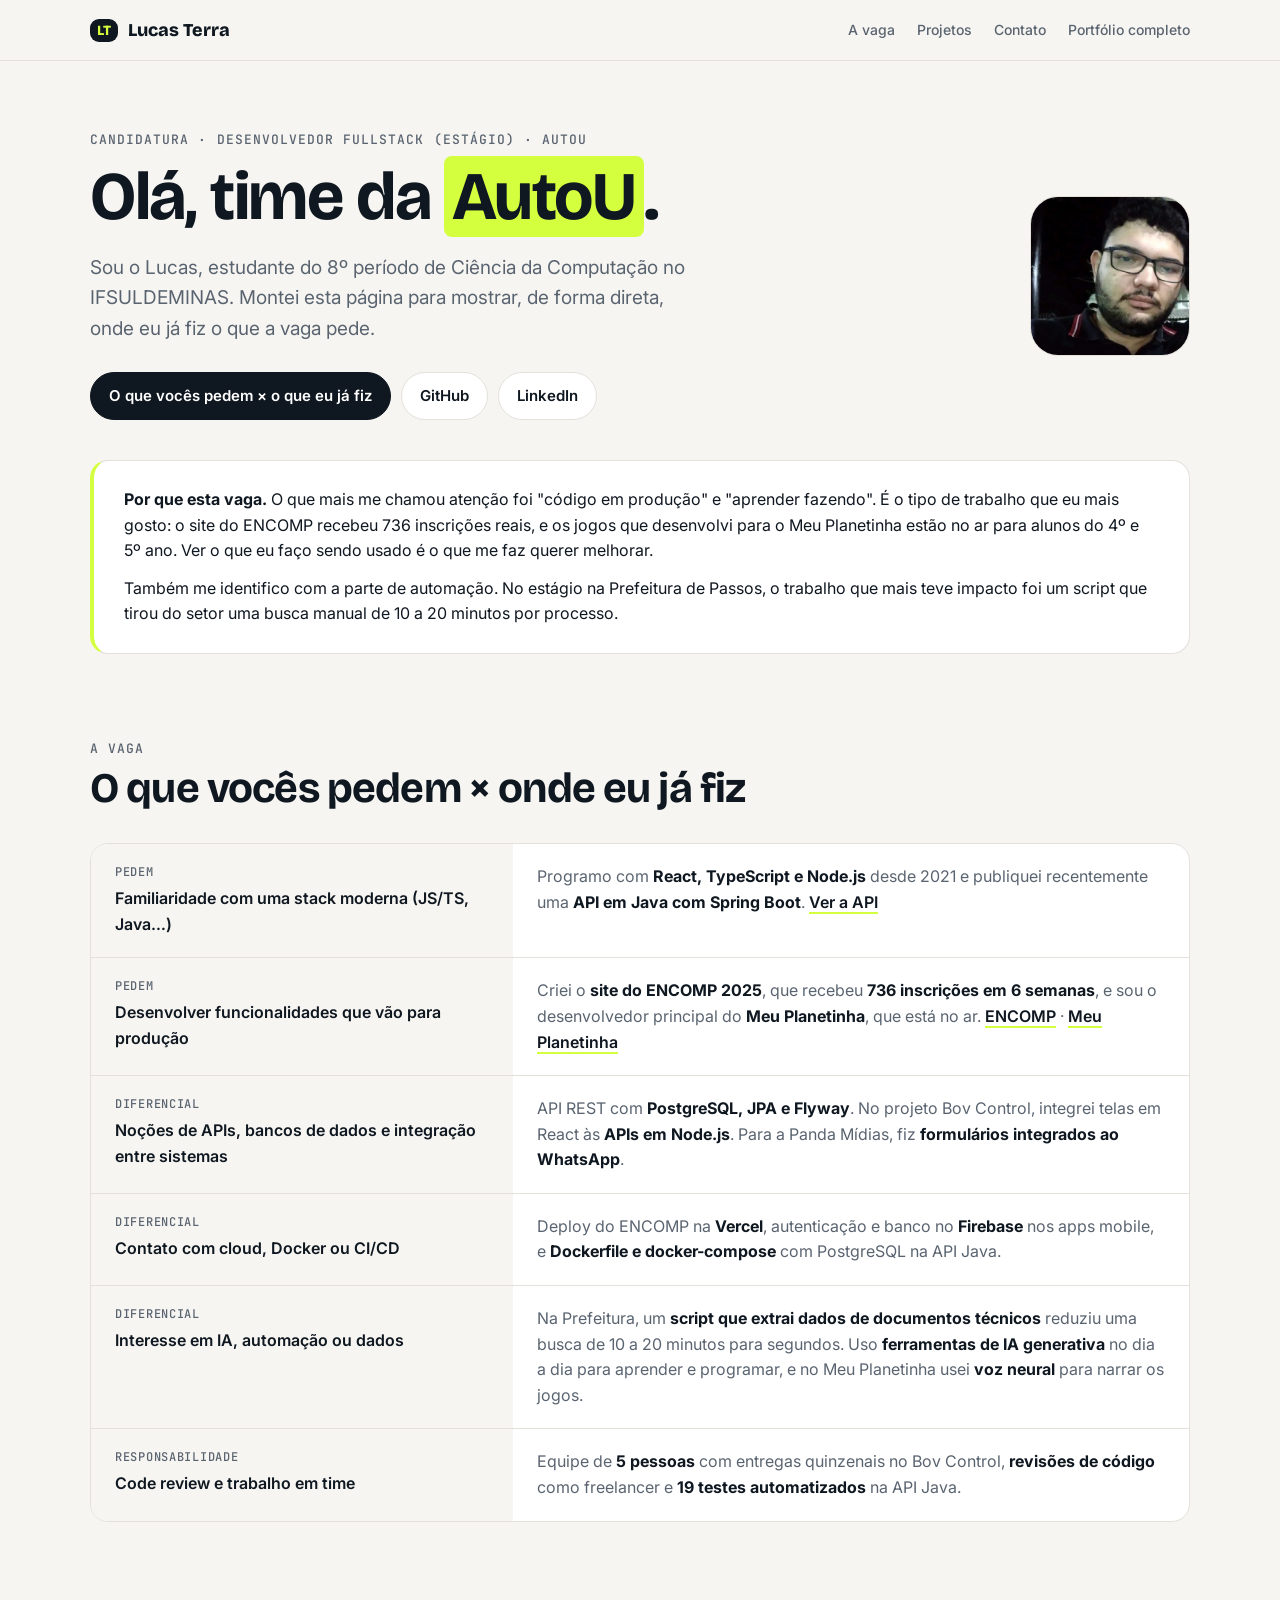
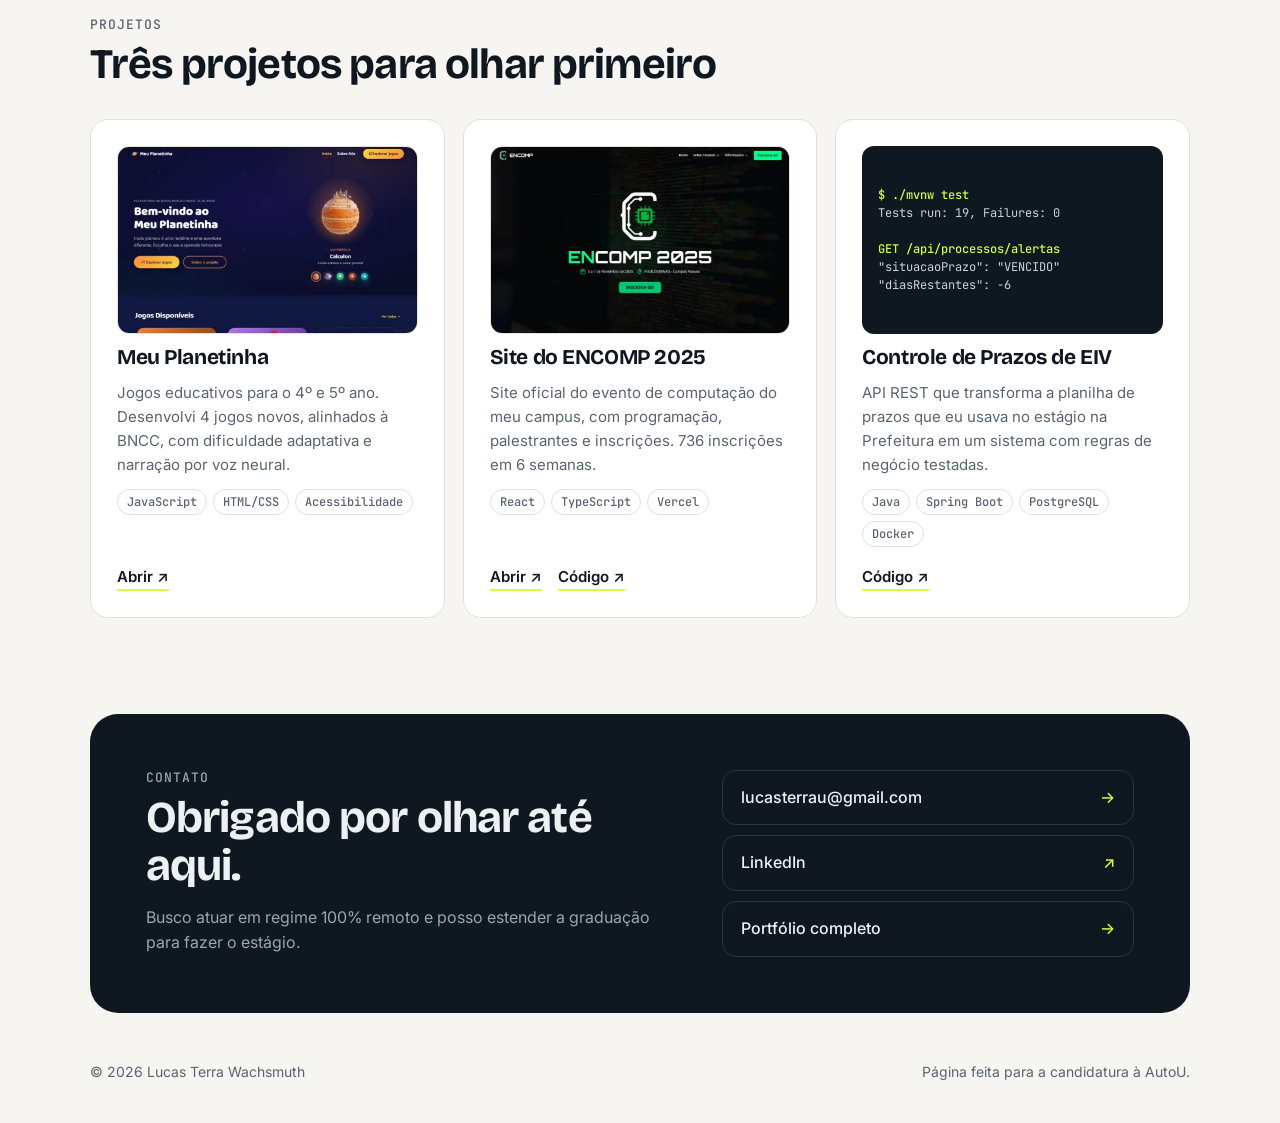
==== autou/index.html @ cd99fb5c "Adiciona página de candidatura para a AutoU e separa o CSS" ====
<!doctype html>
<html lang="pt-BR">
<head>
<meta charset="utf-8">
<meta name="viewport" content="width=device-width, initial-scale=1">
<meta name="robots" content="noindex">
<title>Lucas Terra Wachsmuth · Candidatura AutoU</title>
<meta name="description" content="Candidatura de Lucas Terra Wachsmuth para a vaga de Desenvolvedor Fullstack (Estágio) na AutoU.">
<link rel="icon" href="data:image/svg+xml,%3Csvg xmlns='http://www.w3.org/2000/svg' viewBox='0 0 64 64'%3E%3Crect width='64' height='64' rx='16' fill='%230f1720'/%3E%3Ctext x='32' y='42' font-family='Arial' font-weight='800' font-size='26' text-anchor='middle' fill='%23d4ff3f'%3ELT%3C/text%3E%3C/svg%3E">
<link rel="preconnect" href="https://fonts.googleapis.com">
<link rel="preconnect" href="https://fonts.gstatic.com" crossorigin>
<link href="https://fonts.googleapis.com/css2?family=Bricolage+Grotesque:opsz,wght@12..96,600..800&family=Inter:wght@400;500;600&family=JetBrains+Mono:wght@400;500&display=swap" rel="stylesheet">
<link rel="stylesheet" href="/style.css">
<style>
  .hero { grid-template-columns: 1fr auto; padding-bottom: 40px; }
  .hero img { width: 160px; height: 160px; }
  .note { background: var(--surface); border: 1px solid var(--line); border-left: 4px solid var(--accent); border-radius: var(--radius); padding: 26px 30px; margin-bottom: 88px; }
  .note p { margin: 0 0 12px; }
  .note p:last-child { margin: 0; }
  .match { border: 1px solid var(--line); border-radius: var(--radius); overflow: hidden; background: var(--surface); }
  .match-row { display: grid; grid-template-columns: 1fr 1.6fr; border-top: 1px solid var(--line); }
  .match-row:first-child { border-top: 0; }
  .match-row > div { padding: 20px 24px; }
  .match-row .ask { background: var(--bg); font-weight: 600; }
  .match-row .ask small { display: block; font: 500 12px "JetBrains Mono", monospace; color: var(--muted); margin-bottom: 6px; text-transform: uppercase; letter-spacing: .06em; }
  .match-row .proof { color: var(--muted); }
  .match-row .proof b { color: var(--ink); }
  .match-row .proof a { font-weight: 600; color: var(--ink); text-decoration: none; border-bottom: 2px solid var(--accent); }
  @media (max-width: 720px) { .match-row { grid-template-columns: 1fr; } .match-row .ask { padding-bottom: 12px; } .match-row .proof { padding-top: 12px; } }
  .mini { display: grid; grid-template-columns: repeat(3, 1fr); gap: 18px; }
  .mini .card img { border-radius: 12px; border: 1px solid var(--line); aspect-ratio: 16 / 10; object-fit: cover; object-position: top; }
  .mini .shot { border-radius: 12px; background: var(--dark); aspect-ratio: 16 / 10; display: flex; align-items: center; padding: 16px; font: 12px/1.5 "JetBrains Mono", monospace; color: #c9d4de; overflow: hidden; }
  .mini .shot b { color: var(--accent); font-weight: 500; }
  @media (max-width: 860px) { .mini { grid-template-columns: 1fr; } }
</style>
</head>
<body>

<nav>
  <div class="wrap">
    <a class="logo" href="/"><span>LT</span>Lucas Terra</a>
    <ul>
      <li><a href="#vaga">A vaga</a></li>
      <li><a href="#projetos">Projetos</a></li>
      <li><a href="#contato">Contato</a></li>
      <li><a href="/">Portfólio completo</a></li>
    </ul>
  </div>
</nav>

<main class="wrap">

  <header class="hero">
    <div>
      <div class="eyebrow">Candidatura · Desenvolvedor Fullstack (Estágio) · AutoU</div>
      <h1>Olá, time da <em>AutoU</em>.</h1>
      <p class="lead">Sou o Lucas, estudante do 8º período de Ciência da Computação no IFSULDEMINAS. Montei esta página para mostrar, de forma direta, onde eu já fiz o que a vaga pede.</p>
      <div class="btns">
        <a class="btn primary" href="#vaga">O que vocês pedem × o que eu já fiz</a>
        <a class="btn" href="https://github.com/LucasTerrau" target="_blank" rel="noopener">GitHub</a>
        <a class="btn" href="https://www.linkedin.com/in/lucasterrau" target="_blank" rel="noopener">LinkedIn</a>
      </div>
    </div>
    <img src="/img/lucas.webp" alt="Foto de Lucas Terra Wachsmuth" width="160" height="160">
  </header>

  <div class="note">
    <p><b>Por que esta vaga.</b> O que mais me chamou atenção foi "código em produção" e "aprender fazendo". É o tipo de trabalho que eu mais gosto: o site do ENCOMP recebeu 736 inscrições reais, e os jogos que desenvolvi para o Meu Planetinha estão no ar para alunos do 4º e 5º ano. Ver o que eu faço sendo usado é o que me faz querer melhorar.</p>
    <p>Também me identifico com a parte de automação. No estágio na Prefeitura de Passos, o trabalho que mais teve impacto foi um script que tirou do setor uma busca manual de 10 a 20 minutos por processo.</p>
  </div>

  <section id="vaga">
    <div class="section-head">
      <div class="eyebrow">A vaga</div>
      <h2>O que vocês pedem × onde eu já fiz</h2>
    </div>
    <div class="match">
      <div class="match-row">
        <div class="ask"><small>Pedem</small>Familiaridade com uma stack moderna (JS/TS, Java…)</div>
        <div class="proof">Programo com <b>React, TypeScript e Node.js</b> desde 2021 e publiquei recentemente uma <b>API em Java com Spring Boot</b>. <a href="https://github.com/LucasTerrau/controle-eiv" target="_blank" rel="noopener">Ver a API</a></div>
      </div>
      <div class="match-row">
        <div class="ask"><small>Pedem</small>Desenvolver funcionalidades que vão para produção</div>
        <div class="proof">Criei o <b>site do ENCOMP 2025</b>, que recebeu <b>736 inscrições em 6 semanas</b>, e sou o desenvolvedor principal do <b>Meu Planetinha</b>, que está no ar. <a href="https://site-encomp.vercel.app" target="_blank" rel="noopener">ENCOMP</a> · <a href="https://www.meuplanetinha.com.br" target="_blank" rel="noopener">Meu Planetinha</a></div>
      </div>
      <div class="match-row">
        <div class="ask"><small>Diferencial</small>Noções de APIs, bancos de dados e integração entre sistemas</div>
        <div class="proof">API REST com <b>PostgreSQL, JPA e Flyway</b>. No projeto Bov Control, integrei telas em React às <b>APIs em Node.js</b>. Para a Panda Mídias, fiz <b>formulários integrados ao WhatsApp</b>.</div>
      </div>
      <div class="match-row">
        <div class="ask"><small>Diferencial</small>Contato com cloud, Docker ou CI/CD</div>
        <div class="proof">Deploy do ENCOMP na <b>Vercel</b>, autenticação e banco no <b>Firebase</b> nos apps mobile, e <b>Dockerfile e docker-compose</b> com PostgreSQL na API Java.</div>
      </div>
      <div class="match-row">
        <div class="ask"><small>Diferencial</small>Interesse em IA, automação ou dados</div>
        <div class="proof">Na Prefeitura, um <b>script que extrai dados de documentos técnicos</b> reduziu uma busca de 10 a 20 minutos para segundos. Uso <b>ferramentas de IA generativa</b> no dia a dia para aprender e programar, e no Meu Planetinha usei <b>voz neural</b> para narrar os jogos.</div>
      </div>
      <div class="match-row">
        <div class="ask"><small>Responsabilidade</small>Code review e trabalho em time</div>
        <div class="proof">Equipe de <b>5 pessoas</b> com entregas quinzenais no Bov Control, <b>revisões de código</b> como freelancer e <b>19 testes automatizados</b> na API Java.</div>
      </div>
    </div>
  </section>

  <section id="projetos">
    <div class="section-head">
      <div class="eyebrow">Projetos</div>
      <h2>Três projetos para olhar primeiro</h2>
    </div>
    <div class="mini">
      <article class="card">
        <img src="/img/planetinha-pc-480.webp" alt="Página inicial do Meu Planetinha" loading="lazy">
        <h3>Meu Planetinha</h3>
        <p>Jogos educativos para o 4º e 5º ano. Desenvolvi 4 jogos novos, alinhados à BNCC, com dificuldade adaptativa e narração por voz neural.</p>
        <div class="tags"><span>JavaScript</span><span>HTML/CSS</span><span>Acessibilidade</span></div>
        <div class="links"><a href="https://www.meuplanetinha.com.br" target="_blank" rel="noopener">Abrir ↗</a></div>
      </article>
      <article class="card">
        <img src="/img/encomp-pc-480.webp" alt="Página inicial do site do ENCOMP 2025" loading="lazy">
        <h3>Site do ENCOMP 2025</h3>
        <p>Site oficial do evento de computação do meu campus, com programação, palestrantes e inscrições. 736 inscrições em 6 semanas.</p>
        <div class="tags"><span>React</span><span>TypeScript</span><span>Vercel</span></div>
        <div class="links"><a href="https://site-encomp.vercel.app" target="_blank" rel="noopener">Abrir ↗</a><a href="https://github.com/LucasTerrau/Site-Encomp" target="_blank" rel="noopener">Código ↗</a></div>
      </article>
      <article class="card">
        <div class="shot"><div><b>$ ./mvnw test</b><br>Tests run: 19, Failures: 0<br><br><b>GET /api/processos/alertas</b><br>"situacaoPrazo": "VENCIDO"<br>"diasRestantes": -6</div></div>
        <h3>Controle de Prazos de EIV</h3>
        <p>API REST que transforma a planilha de prazos que eu usava no estágio na Prefeitura em um sistema com regras de negócio testadas.</p>
        <div class="tags"><span>Java</span><span>Spring Boot</span><span>PostgreSQL</span><span>Docker</span></div>
        <div class="links"><a href="https://github.com/LucasTerrau/controle-eiv" target="_blank" rel="noopener">Código ↗</a></div>
      </article>
    </div>
  </section>

  <section id="contato" class="contact">
    <div>
      <div class="eyebrow" style="color:var(--dark-muted)">Contato</div>
      <h2 style="margin-top:10px">Obrigado por olhar até aqui.</h2>
      <p>Busco atuar em regime 100% remoto e posso estender a graduação para fazer o estágio.</p>
    </div>
    <div class="list">
      <a href="mailto:lucasterrau@gmail.com?subject=Vaga%20Fullstack%20(Est%C3%A1gio)%20-%20AutoU"><span>lucasterrau@gmail.com</span><span>→</span></a>
      <a href="https://www.linkedin.com/in/lucasterrau" target="_blank" rel="noopener"><span>LinkedIn</span><span>↗</span></a>
      <a href="/"><span>Portfólio completo</span><span>→</span></a>
    </div>
  </section>

  <footer>
    <span>© 2026 Lucas Terra Wachsmuth</span>
    <span>Página feita para a candidatura à AutoU.</span>
  </footer>

</main>
</body>
</html>
---- style.css ----
:root {
  --bg: #f6f5f1;
  --surface: #ffffff;
  --ink: #0f1720;
  --muted: #5a6470;
  --line: #e3e1da;
  --accent: #d4ff3f;
  --accent-ink: #0f1720;
  --dark: #0f1720;
  --dark-ink: #eef1f4;
  --dark-muted: #9aa6b2;
  --radius: 18px;
}
@media (prefers-color-scheme: dark) {
  :root {
    --bg: #0b1016;
    --surface: #121a23;
    --ink: #eef1f4;
    --muted: #9aa6b2;
    --line: #223040;
    --dark: #070b10;
  }
  :root .btn.primary { background: var(--accent); color: var(--accent-ink); border-color: var(--accent); }
  :root .contact { border: 1px solid var(--line); }
}
* { box-sizing: border-box; }
html { scroll-behavior: smooth; }
body { margin: 0; background: var(--bg); color: var(--ink); font: 16px/1.6 Inter, system-ui, sans-serif; -webkit-font-smoothing: antialiased; }
a { color: inherit; }
img { max-width: 100%; display: block; }
.wrap { width: min(1100px, 100% - 32px); margin-inline: auto; }
h1, h2, h3 { font-family: "Bricolage Grotesque", Inter, sans-serif; line-height: 1.1; margin: 0; letter-spacing: -0.02em; }
.eyebrow { font: 500 13px/1 "JetBrains Mono", monospace; text-transform: uppercase; letter-spacing: .08em; color: var(--muted); }

/* Navegação */
nav { position: sticky; top: 0; z-index: 10; background: color-mix(in srgb, var(--bg) 88%, transparent); backdrop-filter: blur(10px); border-bottom: 1px solid var(--line); }
nav .wrap { display: flex; align-items: center; justify-content: space-between; height: 60px; }
.logo { font: 800 18px "Bricolage Grotesque", sans-serif; text-decoration: none; display: flex; align-items: center; gap: 10px; }
.logo span { background: var(--dark); color: var(--accent); border-radius: 9px; padding: 3px 7px; font-size: 14px; }
nav ul { list-style: none; display: flex; gap: 22px; margin: 0; padding: 0; font-size: 14px; font-weight: 500; }
nav ul a { text-decoration: none; color: var(--muted); }
nav ul a:hover { color: var(--ink); }
@media (max-width: 640px) { nav ul { display: none; } }

/* Hero */
.hero { padding: 72px 0 56px; display: grid; grid-template-columns: 1fr auto; gap: 48px; align-items: center; }
.hero h1 { font-size: clamp(40px, 6vw, 68px); margin: 14px 0 18px; }
.hero h1 em { font-style: normal; background: var(--accent); color: var(--accent-ink); padding: 0 .12em; border-radius: 8px; }
.hero p.lead { font-size: 19px; color: var(--muted); max-width: 620px; margin: 0 0 28px; }
.hero img { width: 220px; height: 220px; border-radius: 28px; object-fit: cover; border: 1px solid var(--line); }
.btns { display: flex; flex-wrap: wrap; gap: 10px; }
.btn { display: inline-flex; align-items: center; gap: 8px; padding: 11px 18px; border-radius: 999px; font-weight: 600; font-size: 15px; text-decoration: none; border: 1px solid var(--line); background: var(--surface); }
.btn:hover { border-color: var(--ink); }
.btn.primary { background: var(--dark); color: #fff; border-color: var(--dark); }
.btn svg { width: 17px; height: 17px; }
@media (max-width: 760px) { .hero { grid-template-columns: 1fr; padding-top: 40px; } .hero img { width: 120px; height: 120px; order: -1; border-radius: 22px; } }

.stats { display: grid; grid-template-columns: repeat(3, 1fr); gap: 1px; background: var(--line); border: 1px solid var(--line); border-radius: var(--radius); overflow: hidden; margin-bottom: 88px; }
.stats div { background: var(--surface); padding: 22px 24px; }
.stats strong { display: block; font: 800 34px/1 "Bricolage Grotesque", sans-serif; margin-bottom: 6px; }
.stats span { color: var(--muted); font-size: 14px; }
@media (max-width: 640px) { .stats { grid-template-columns: 1fr; } }

section { margin-bottom: 96px; }
.section-head { margin-bottom: 32px; }
.section-head h2 { font-size: clamp(30px, 4vw, 42px); margin-top: 10px; }

/* Projetos em destaque */
.feature { display: grid; grid-template-columns: 1.1fr 1fr; gap: 0; background: var(--surface); border: 1px solid var(--line); border-radius: var(--radius); overflow: hidden; margin-bottom: 22px; }
.feature.reverse .media { order: 2; }
.feature .media { background: var(--dark); display: flex; align-items: center; justify-content: center; min-height: 280px; }
.feature .media img { width: 100%; height: 100%; object-fit: cover; object-position: top; }
.feature .body { padding: 34px; display: flex; flex-direction: column; gap: 14px; }
.feature h3 { font-size: 28px; }
.feature p { margin: 0; color: var(--muted); }
.feature ul { margin: 0; padding-left: 18px; color: var(--muted); font-size: 15px; }
.feature ul li { margin-bottom: 4px; }
.role-tag { font: 500 12px "JetBrains Mono", monospace; color: var(--muted); }
.tags { display: flex; flex-wrap: wrap; gap: 6px; }
.tags span { font: 500 12px "JetBrains Mono", monospace; padding: 4px 9px; border-radius: 999px; border: 1px solid var(--line); color: var(--muted); }
.links { display: flex; flex-wrap: wrap; gap: 16px; margin-top: auto; padding-top: 6px; font-weight: 600; font-size: 15px; }
.links a { text-decoration: none; border-bottom: 2px solid var(--accent); }
.metric { display: inline-flex; align-items: baseline; gap: 8px; background: var(--accent); color: var(--accent-ink); border-radius: 12px; padding: 8px 14px; align-self: flex-start; font-weight: 600; font-size: 14px; }
.metric b { font: 800 22px "Bricolage Grotesque", sans-serif; }
@media (max-width: 820px) { .feature { grid-template-columns: 1fr; } .feature.reverse .media { order: 0; } .feature .body { padding: 24px; } }

/* Bloco de código do projeto Java */
.code { width: 100%; height: 100%; padding: 26px; font: 13px/1.6 "JetBrains Mono", monospace; color: #c9d4de; overflow: hidden; }
.code .bar { display: flex; gap: 6px; margin-bottom: 18px; }
.code .bar i { width: 10px; height: 10px; border-radius: 50%; background: #2a3a4a; }
.code .cmd { color: var(--accent); }
.code .k { color: #7cc4ff; }
.code .s { color: #b9e88a; }
.code .n { color: #ffb86b; }
.code .c { color: #6b7c8d; }

/* Outros projetos */
.grid { display: grid; grid-template-columns: repeat(2, 1fr); gap: 18px; }
.card { background: var(--surface); border: 1px solid var(--line); border-radius: var(--radius); padding: 26px; display: flex; flex-direction: column; gap: 12px; }
.card h3 { font-size: 21px; }
.card p { margin: 0; color: var(--muted); font-size: 15px; }
@media (max-width: 720px) { .grid { grid-template-columns: 1fr; } }

/* Experiência */
.timeline { border-left: 2px solid var(--line); margin-left: 6px; }
.tl-item { position: relative; padding: 0 0 34px 28px; }
.tl-item::before { content: ""; position: absolute; left: -8px; top: 6px; width: 14px; height: 14px; border-radius: 50%; background: var(--bg); border: 3px solid var(--ink); }
.tl-item.now::before { background: var(--accent); border-color: var(--ink); }
.tl-item .when { font: 500 13px "JetBrains Mono", monospace; color: var(--muted); }
.tl-item h3 { font-size: 21px; margin: 4px 0 8px; }
.tl-item p { margin: 0; color: var(--muted); max-width: 720px; }

/* Competências */
.skills { display: grid; grid-template-columns: repeat(3, 1fr); gap: 18px; }
.skills .card h3 { font-size: 17px; font-family: Inter, sans-serif; font-weight: 600; }
.chips { display: flex; flex-wrap: wrap; gap: 8px; }
.chips span { padding: 6px 12px; border-radius: 10px; background: var(--bg); border: 1px solid var(--line); font-size: 14px; font-weight: 500; }
@media (max-width: 820px) { .skills { grid-template-columns: 1fr; } }

/* Contato */
.contact { background: var(--dark); color: var(--dark-ink); border-radius: 28px; padding: 56px; display: grid; grid-template-columns: 1.3fr 1fr; gap: 40px; align-items: center; margin-bottom: 48px; }
.contact h2 { font-size: clamp(30px, 4vw, 44px); }
.contact p { color: var(--dark-muted); margin: 14px 0 0; }
.contact .list { display: flex; flex-direction: column; gap: 10px; }
.contact .list a { display: flex; justify-content: space-between; align-items: center; padding: 14px 18px; border: 1px solid #263546; border-radius: 14px; text-decoration: none; font-weight: 500; }
.contact .list a:hover { border-color: var(--accent); }
.contact .list a span:last-child { color: var(--accent); }
@media (max-width: 760px) { .contact { grid-template-columns: 1fr; padding: 32px 24px; } }

footer { padding: 0 0 40px; color: var(--muted); font-size: 14px; display: flex; justify-content: space-between; flex-wrap: wrap; gap: 10px; }
footer a { color: var(--muted); }
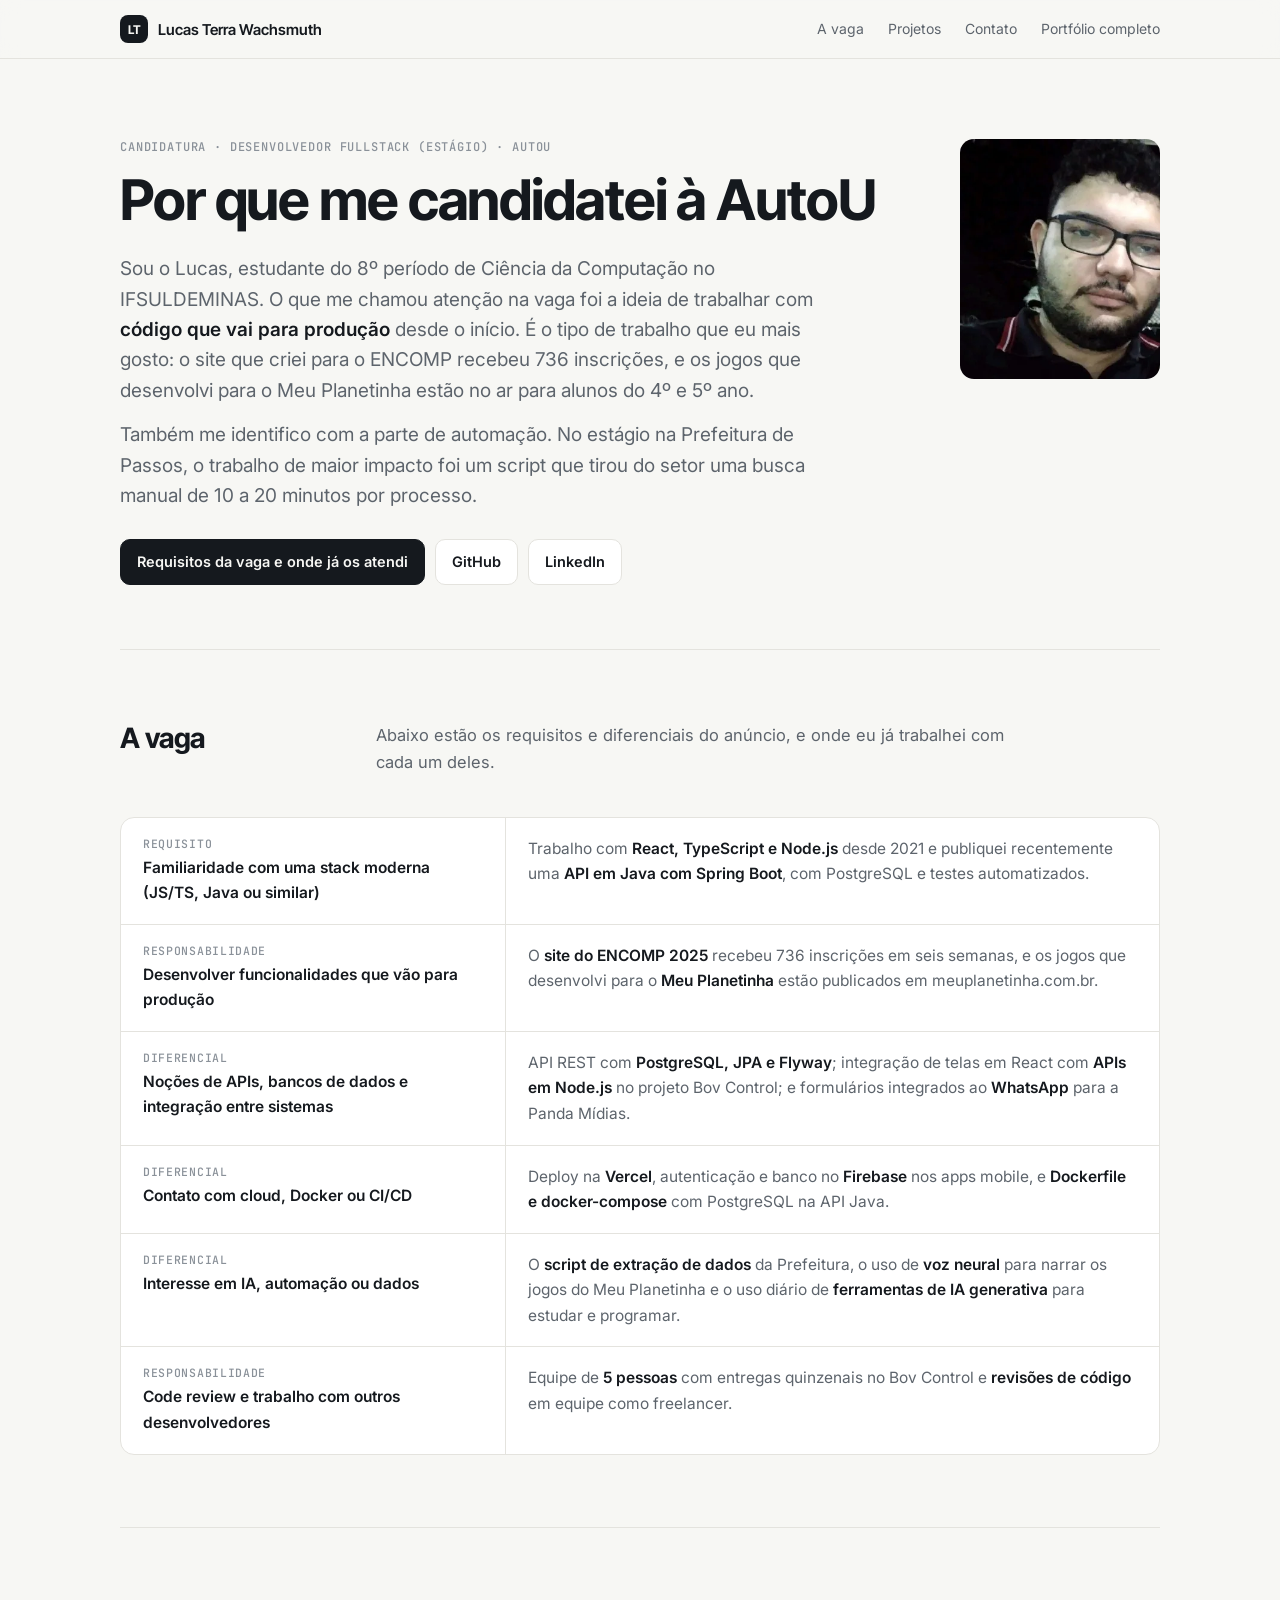
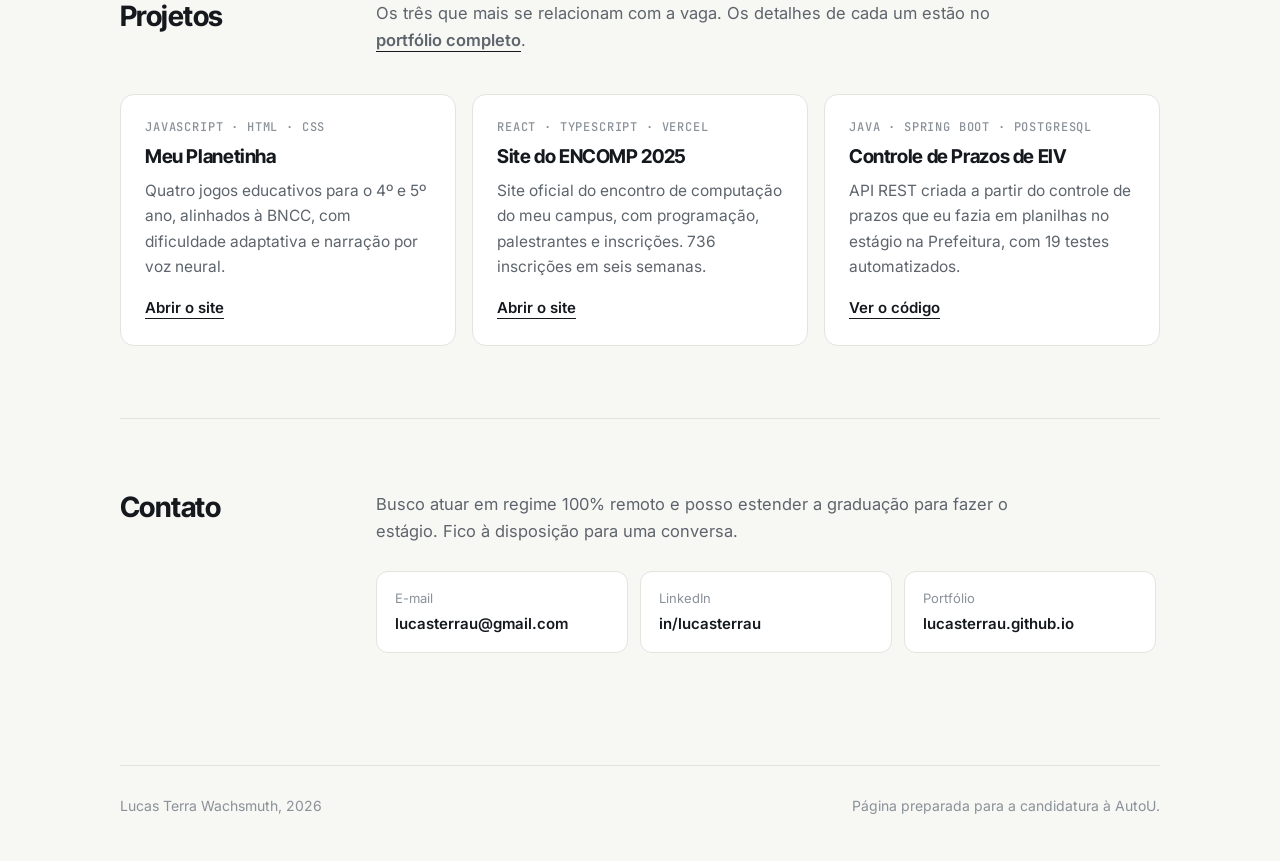
==== commit 59b77b05: "Reescreve o portfólio com texto mais pessoal e visual mais sóbrio" ====
--- a/autou/index.html
+++ b/autou/index.html
@@ -4,41 +4,19 @@
 <meta charset="utf-8">
 <meta name="viewport" content="width=device-width, initial-scale=1">
 <meta name="robots" content="noindex">
-<title>Lucas Terra Wachsmuth · Candidatura AutoU</title>
-<meta name="description" content="Candidatura de Lucas Terra Wachsmuth para a vaga de Desenvolvedor Fullstack (Estágio) na AutoU.">
-<link rel="icon" href="data:image/svg+xml,%3Csvg xmlns='http://www.w3.org/2000/svg' viewBox='0 0 64 64'%3E%3Crect width='64' height='64' rx='16' fill='%230f1720'/%3E%3Ctext x='32' y='42' font-family='Arial' font-weight='800' font-size='26' text-anchor='middle' fill='%23d4ff3f'%3ELT%3C/text%3E%3C/svg%3E">
+<title>Lucas Terra Wachsmuth · Candidatura à AutoU</title>
+<meta name="description" content="Candidatura de Lucas Terra Wachsmuth à vaga de Desenvolvedor Fullstack (Estágio) na AutoU.">
+<link rel="icon" href="data:image/svg+xml,%3Csvg xmlns='http://www.w3.org/2000/svg' viewBox='0 0 64 64'%3E%3Crect width='64' height='64' rx='14' fill='%2315191e'/%3E%3Ctext x='32' y='41' font-family='Arial' font-weight='700' font-size='24' text-anchor='middle' fill='%23f7f7f4'%3ELT%3C/text%3E%3C/svg%3E">
 <link rel="preconnect" href="https://fonts.googleapis.com">
 <link rel="preconnect" href="https://fonts.gstatic.com" crossorigin>
-<link href="https://fonts.googleapis.com/css2?family=Bricolage+Grotesque:opsz,wght@12..96,600..800&family=Inter:wght@400;500;600&family=JetBrains+Mono:wght@400;500&display=swap" rel="stylesheet">
+<link href="https://fonts.googleapis.com/css2?family=Inter+Tight:wght@600;700&family=Inter:wght@400;500;600&family=JetBrains+Mono:wght@400;500&display=swap" rel="stylesheet">
 <link rel="stylesheet" href="/style.css">
-<style>
-  .hero { grid-template-columns: 1fr auto; padding-bottom: 40px; }
-  .hero img { width: 160px; height: 160px; }
-  .note { background: var(--surface); border: 1px solid var(--line); border-left: 4px solid var(--accent); border-radius: var(--radius); padding: 26px 30px; margin-bottom: 88px; }
-  .note p { margin: 0 0 12px; }
-  .note p:last-child { margin: 0; }
-  .match { border: 1px solid var(--line); border-radius: var(--radius); overflow: hidden; background: var(--surface); }
-  .match-row { display: grid; grid-template-columns: 1fr 1.6fr; border-top: 1px solid var(--line); }
-  .match-row:first-child { border-top: 0; }
-  .match-row > div { padding: 20px 24px; }
-  .match-row .ask { background: var(--bg); font-weight: 600; }
-  .match-row .ask small { display: block; font: 500 12px "JetBrains Mono", monospace; color: var(--muted); margin-bottom: 6px; text-transform: uppercase; letter-spacing: .06em; }
-  .match-row .proof { color: var(--muted); }
-  .match-row .proof b { color: var(--ink); }
-  .match-row .proof a { font-weight: 600; color: var(--ink); text-decoration: none; border-bottom: 2px solid var(--accent); }
-  @media (max-width: 720px) { .match-row { grid-template-columns: 1fr; } .match-row .ask { padding-bottom: 12px; } .match-row .proof { padding-top: 12px; } }
-  .mini { display: grid; grid-template-columns: repeat(3, 1fr); gap: 18px; }
-  .mini .card img { border-radius: 12px; border: 1px solid var(--line); aspect-ratio: 16 / 10; object-fit: cover; object-position: top; }
-  .mini .shot { border-radius: 12px; background: var(--dark); aspect-ratio: 16 / 10; display: flex; align-items: center; padding: 16px; font: 12px/1.5 "JetBrains Mono", monospace; color: #c9d4de; overflow: hidden; }
-  .mini .shot b { color: var(--accent); font-weight: 500; }
-  @media (max-width: 860px) { .mini { grid-template-columns: 1fr; } }
-</style>
 </head>
 <body>
 
 <nav>
   <div class="wrap">
-    <a class="logo" href="/"><span>LT</span>Lucas Terra</a>
+    <a class="logo" href="/"><span>LT</span>Lucas Terra Wachsmuth</a>
     <ul>
       <li><a href="#vaga">A vaga</a></li>
       <li><a href="#projetos">Projetos</a></li>
@@ -50,106 +28,101 @@
 
 <main class="wrap">
 
-  <header class="hero">
+  <header class="intro">
     <div>
-      <div class="eyebrow">Candidatura · Desenvolvedor Fullstack (Estágio) · AutoU</div>
-      <h1>Olá, time da <em>AutoU</em>.</h1>
-      <p class="lead">Sou o Lucas, estudante do 8º período de Ciência da Computação no IFSULDEMINAS. Montei esta página para mostrar, de forma direta, onde eu já fiz o que a vaga pede.</p>
-      <div class="btns">
-        <a class="btn primary" href="#vaga">O que vocês pedem × o que eu já fiz</a>
+      <div class="label">Candidatura · Desenvolvedor Fullstack (Estágio) · AutoU</div>
+      <h1>Por que me candidatei à AutoU</h1>
+      <p class="lead">Sou o Lucas, estudante do 8º período de Ciência da Computação no IFSULDEMINAS. O que me chamou atenção na vaga foi a ideia de trabalhar com <strong>código que vai para produção</strong> desde o início. É o tipo de trabalho que eu mais gosto: o site que criei para o ENCOMP recebeu 736 inscrições, e os jogos que desenvolvi para o Meu Planetinha estão no ar para alunos do 4º e 5º ano.</p>
+      <p class="lead" style="margin-top:14px">Também me identifico com a parte de automação. No estágio na Prefeitura de Passos, o trabalho de maior impacto foi um script que tirou do setor uma busca manual de 10 a 20 minutos por processo.</p>
+      <div class="actions">
+        <a class="btn solid" href="#vaga">Requisitos da vaga e onde já os atendi</a>
         <a class="btn" href="https://github.com/LucasTerrau" target="_blank" rel="noopener">GitHub</a>
         <a class="btn" href="https://www.linkedin.com/in/lucasterrau" target="_blank" rel="noopener">LinkedIn</a>
       </div>
     </div>
-    <img src="/img/lucas.webp" alt="Foto de Lucas Terra Wachsmuth" width="160" height="160">
+    <img src="/img/lucas.webp" alt="Foto de Lucas Terra Wachsmuth" width="200" height="240">
   </header>
-
-  <div class="note">
-    <p><b>Por que esta vaga.</b> O que mais me chamou atenção foi "código em produção" e "aprender fazendo". É o tipo de trabalho que eu mais gosto: o site do ENCOMP recebeu 736 inscrições reais, e os jogos que desenvolvi para o Meu Planetinha estão no ar para alunos do 4º e 5º ano. Ver o que eu faço sendo usado é o que me faz querer melhorar.</p>
-    <p>Também me identifico com a parte de automação. No estágio na Prefeitura de Passos, o trabalho que mais teve impacto foi um script que tirou do setor uma busca manual de 10 a 20 minutos por processo.</p>
-  </div>
 
   <section id="vaga">
     <div class="section-head">
-      <div class="eyebrow">A vaga</div>
-      <h2>O que vocês pedem × onde eu já fiz</h2>
+      <h2>A vaga</h2>
+      <p>Abaixo estão os requisitos e diferenciais do anúncio, e onde eu já trabalhei com cada um deles.</p>
     </div>
     <div class="match">
       <div class="match-row">
-        <div class="ask"><small>Pedem</small>Familiaridade com uma stack moderna (JS/TS, Java…)</div>
-        <div class="proof">Programo com <b>React, TypeScript e Node.js</b> desde 2021 e publiquei recentemente uma <b>API em Java com Spring Boot</b>. <a href="https://github.com/LucasTerrau/controle-eiv" target="_blank" rel="noopener">Ver a API</a></div>
+        <div class="ask"><small>Requisito</small>Familiaridade com uma stack moderna (JS/TS, Java ou similar)</div>
+        <div class="proof">Trabalho com <strong>React, TypeScript e Node.js</strong> desde 2021 e publiquei recentemente uma <strong>API em Java com Spring Boot</strong>, com PostgreSQL e testes automatizados.</div>
       </div>
       <div class="match-row">
-        <div class="ask"><small>Pedem</small>Desenvolver funcionalidades que vão para produção</div>
-        <div class="proof">Criei o <b>site do ENCOMP 2025</b>, que recebeu <b>736 inscrições em 6 semanas</b>, e sou o desenvolvedor principal do <b>Meu Planetinha</b>, que está no ar. <a href="https://site-encomp.vercel.app" target="_blank" rel="noopener">ENCOMP</a> · <a href="https://www.meuplanetinha.com.br" target="_blank" rel="noopener">Meu Planetinha</a></div>
+        <div class="ask"><small>Responsabilidade</small>Desenvolver funcionalidades que vão para produção</div>
+        <div class="proof">O <strong>site do ENCOMP 2025</strong> recebeu 736 inscrições em seis semanas, e os jogos que desenvolvi para o <strong>Meu Planetinha</strong> estão publicados em meuplanetinha.com.br.</div>
       </div>
       <div class="match-row">
         <div class="ask"><small>Diferencial</small>Noções de APIs, bancos de dados e integração entre sistemas</div>
-        <div class="proof">API REST com <b>PostgreSQL, JPA e Flyway</b>. No projeto Bov Control, integrei telas em React às <b>APIs em Node.js</b>. Para a Panda Mídias, fiz <b>formulários integrados ao WhatsApp</b>.</div>
+        <div class="proof">API REST com <strong>PostgreSQL, JPA e Flyway</strong>; integração de telas em React com <strong>APIs em Node.js</strong> no projeto Bov Control; e formulários integrados ao <strong>WhatsApp</strong> para a Panda Mídias.</div>
       </div>
       <div class="match-row">
         <div class="ask"><small>Diferencial</small>Contato com cloud, Docker ou CI/CD</div>
-        <div class="proof">Deploy do ENCOMP na <b>Vercel</b>, autenticação e banco no <b>Firebase</b> nos apps mobile, e <b>Dockerfile e docker-compose</b> com PostgreSQL na API Java.</div>
+        <div class="proof">Deploy na <strong>Vercel</strong>, autenticação e banco no <strong>Firebase</strong> nos apps mobile, e <strong>Dockerfile e docker-compose</strong> com PostgreSQL na API Java.</div>
       </div>
       <div class="match-row">
         <div class="ask"><small>Diferencial</small>Interesse em IA, automação ou dados</div>
-        <div class="proof">Na Prefeitura, um <b>script que extrai dados de documentos técnicos</b> reduziu uma busca de 10 a 20 minutos para segundos. Uso <b>ferramentas de IA generativa</b> no dia a dia para aprender e programar, e no Meu Planetinha usei <b>voz neural</b> para narrar os jogos.</div>
+        <div class="proof">O <strong>script de extração de dados</strong> da Prefeitura, o uso de <strong>voz neural</strong> para narrar os jogos do Meu Planetinha e o uso diário de <strong>ferramentas de IA generativa</strong> para estudar e programar.</div>
       </div>
       <div class="match-row">
-        <div class="ask"><small>Responsabilidade</small>Code review e trabalho em time</div>
-        <div class="proof">Equipe de <b>5 pessoas</b> com entregas quinzenais no Bov Control, <b>revisões de código</b> como freelancer e <b>19 testes automatizados</b> na API Java.</div>
+        <div class="ask"><small>Responsabilidade</small>Code review e trabalho com outros desenvolvedores</div>
+        <div class="proof">Equipe de <strong>5 pessoas</strong> com entregas quinzenais no Bov Control e <strong>revisões de código</strong> em equipe como freelancer.</div>
       </div>
     </div>
   </section>
 
   <section id="projetos">
     <div class="section-head">
-      <div class="eyebrow">Projetos</div>
-      <h2>Três projetos para olhar primeiro</h2>
+      <h2>Projetos</h2>
+      <p>Os três que mais se relacionam com a vaga. Os detalhes de cada um estão no <a class="textlink" href="/">portfólio completo</a>.</p>
     </div>
-    <div class="mini">
-      <article class="card">
-        <img src="/img/planetinha-pc-480.webp" alt="Página inicial do Meu Planetinha" loading="lazy">
+    <div class="small-projects" style="grid-template-columns: repeat(auto-fit, minmax(260px, 1fr))">
+      <article>
+        <span class="label">JavaScript · HTML · CSS</span>
         <h3>Meu Planetinha</h3>
-        <p>Jogos educativos para o 4º e 5º ano. Desenvolvi 4 jogos novos, alinhados à BNCC, com dificuldade adaptativa e narração por voz neural.</p>
-        <div class="tags"><span>JavaScript</span><span>HTML/CSS</span><span>Acessibilidade</span></div>
-        <div class="links"><a href="https://www.meuplanetinha.com.br" target="_blank" rel="noopener">Abrir ↗</a></div>
+        <p>Quatro jogos educativos para o 4º e 5º ano, alinhados à BNCC, com dificuldade adaptativa e narração por voz neural.</p>
+        <div class="links"><a class="textlink" href="https://www.meuplanetinha.com.br" target="_blank" rel="noopener">Abrir o site</a></div>
       </article>
-      <article class="card">
-        <img src="/img/encomp-pc-480.webp" alt="Página inicial do site do ENCOMP 2025" loading="lazy">
+      <article>
+        <span class="label">React · TypeScript · Vercel</span>
         <h3>Site do ENCOMP 2025</h3>
-        <p>Site oficial do evento de computação do meu campus, com programação, palestrantes e inscrições. 736 inscrições em 6 semanas.</p>
-        <div class="tags"><span>React</span><span>TypeScript</span><span>Vercel</span></div>
-        <div class="links"><a href="https://site-encomp.vercel.app" target="_blank" rel="noopener">Abrir ↗</a><a href="https://github.com/LucasTerrau/Site-Encomp" target="_blank" rel="noopener">Código ↗</a></div>
+        <p>Site oficial do encontro de computação do meu campus, com programação, palestrantes e inscrições. 736 inscrições em seis semanas.</p>
+        <div class="links"><a class="textlink" href="https://site-encomp.vercel.app" target="_blank" rel="noopener">Abrir o site</a></div>
       </article>
-      <article class="card">
-        <div class="shot"><div><b>$ ./mvnw test</b><br>Tests run: 19, Failures: 0<br><br><b>GET /api/processos/alertas</b><br>"situacaoPrazo": "VENCIDO"<br>"diasRestantes": -6</div></div>
+      <article>
+        <span class="label">Java · Spring Boot · PostgreSQL</span>
         <h3>Controle de Prazos de EIV</h3>
-        <p>API REST que transforma a planilha de prazos que eu usava no estágio na Prefeitura em um sistema com regras de negócio testadas.</p>
-        <div class="tags"><span>Java</span><span>Spring Boot</span><span>PostgreSQL</span><span>Docker</span></div>
-        <div class="links"><a href="https://github.com/LucasTerrau/controle-eiv" target="_blank" rel="noopener">Código ↗</a></div>
+        <p>API REST criada a partir do controle de prazos que eu fazia em planilhas no estágio na Prefeitura, com 19 testes automatizados.</p>
+        <div class="links"><a class="textlink" href="https://github.com/LucasTerrau/controle-eiv" target="_blank" rel="noopener">Ver o código</a></div>
       </article>
     </div>
   </section>
 
-  <section id="contato" class="contact">
-    <div>
-      <div class="eyebrow" style="color:var(--dark-muted)">Contato</div>
-      <h2 style="margin-top:10px">Obrigado por olhar até aqui.</h2>
-      <p>Busco atuar em regime 100% remoto e posso estender a graduação para fazer o estágio.</p>
-    </div>
-    <div class="list">
-      <a href="mailto:lucasterrau@gmail.com?subject=Vaga%20Fullstack%20(Est%C3%A1gio)%20-%20AutoU"><span>lucasterrau@gmail.com</span><span>→</span></a>
-      <a href="https://www.linkedin.com/in/lucasterrau" target="_blank" rel="noopener"><span>LinkedIn</span><span>↗</span></a>
-      <a href="/"><span>Portfólio completo</span><span>→</span></a>
+  <section id="contato">
+    <div class="section-head">
+      <h2>Contato</h2>
+      <div>
+        <div class="prose"><p>Busco atuar em regime 100% remoto e posso estender a graduação para fazer o estágio. Fico à disposição para uma conversa.</p></div>
+        <div class="contact-list">
+          <a href="mailto:lucasterrau@gmail.com?subject=Vaga%20Fullstack%20(Est%C3%A1gio)%20-%20AutoU"><span>E-mail</span><b>lucasterrau@gmail.com</b></a>
+          <a href="https://www.linkedin.com/in/lucasterrau" target="_blank" rel="noopener"><span>LinkedIn</span><b>in/lucasterrau</b></a>
+          <a href="/"><span>Portfólio</span><b>lucasterrau.github.io</b></a>
+        </div>
+      </div>
     </div>
   </section>
 
-  <footer>
-    <span>© 2026 Lucas Terra Wachsmuth</span>
-    <span>Página feita para a candidatura à AutoU.</span>
-  </footer>
+</main>
 
-</main>
+<footer class="wrap">
+  <span>Lucas Terra Wachsmuth, 2026</span>
+  <span>Página preparada para a candidatura à AutoU.</span>
+</footer>
+
 </body>
 </html>
--- a/style.css
+++ b/style.css
@@ -1,131 +1,151 @@
 :root {
-  --bg: #f6f5f1;
+  --bg: #f7f7f4;
   --surface: #ffffff;
-  --ink: #0f1720;
-  --muted: #5a6470;
-  --line: #e3e1da;
-  --accent: #d4ff3f;
-  --accent-ink: #0f1720;
-  --dark: #0f1720;
-  --dark-ink: #eef1f4;
-  --dark-muted: #9aa6b2;
-  --radius: 18px;
+  --ink: #15191e;
+  --muted: #5d646c;
+  --faint: #8a9199;
+  --line: #e4e3de;
+  --accent: #c8f04a;
+  --accent-ink: #15191e;
+  --code-bg: #12171d;
+  --radius: 14px;
+  --measure: 66ch;
 }
 @media (prefers-color-scheme: dark) {
   :root {
-    --bg: #0b1016;
-    --surface: #121a23;
-    --ink: #eef1f4;
-    --muted: #9aa6b2;
-    --line: #223040;
-    --dark: #070b10;
+    --bg: #0e1216;
+    --surface: #151b21;
+    --ink: #e9edf1;
+    --muted: #a3acb5;
+    --faint: #76808a;
+    --line: #26303a;
+    --code-bg: #0a0d11;
   }
-  :root .btn.primary { background: var(--accent); color: var(--accent-ink); border-color: var(--accent); }
-  :root .contact { border: 1px solid var(--line); }
 }
+
 * { box-sizing: border-box; }
 html { scroll-behavior: smooth; }
-body { margin: 0; background: var(--bg); color: var(--ink); font: 16px/1.6 Inter, system-ui, sans-serif; -webkit-font-smoothing: antialiased; }
+body { margin: 0; background: var(--bg); color: var(--ink); font: 16.5px/1.65 Inter, system-ui, sans-serif; -webkit-font-smoothing: antialiased; }
 a { color: inherit; }
 img { max-width: 100%; display: block; }
-.wrap { width: min(1100px, 100% - 32px); margin-inline: auto; }
-h1, h2, h3 { font-family: "Bricolage Grotesque", Inter, sans-serif; line-height: 1.1; margin: 0; letter-spacing: -0.02em; }
-.eyebrow { font: 500 13px/1 "JetBrains Mono", monospace; text-transform: uppercase; letter-spacing: .08em; color: var(--muted); }
+p { margin: 0 0 14px; }
+p:last-child { margin-bottom: 0; }
+.wrap { width: min(1040px, 100% - 32px); margin-inline: auto; }
+h1, h2, h3 { font-family: "Inter Tight", Inter, sans-serif; font-weight: 700; line-height: 1.15; letter-spacing: -0.02em; margin: 0; }
+.label { font: 500 12px/1.4 "JetBrains Mono", monospace; text-transform: uppercase; letter-spacing: .07em; color: var(--faint); }
+.textlink { font-weight: 600; text-decoration: none; border-bottom: 1.5px solid var(--ink); padding-bottom: 1px; }
+.textlink:hover { border-bottom-color: var(--accent); }
 
 /* Navegação */
-nav { position: sticky; top: 0; z-index: 10; background: color-mix(in srgb, var(--bg) 88%, transparent); backdrop-filter: blur(10px); border-bottom: 1px solid var(--line); }
-nav .wrap { display: flex; align-items: center; justify-content: space-between; height: 60px; }
-.logo { font: 800 18px "Bricolage Grotesque", sans-serif; text-decoration: none; display: flex; align-items: center; gap: 10px; }
-.logo span { background: var(--dark); color: var(--accent); border-radius: 9px; padding: 3px 7px; font-size: 14px; }
-nav ul { list-style: none; display: flex; gap: 22px; margin: 0; padding: 0; font-size: 14px; font-weight: 500; }
+nav { position: sticky; top: 0; z-index: 10; background: color-mix(in srgb, var(--bg) 90%, transparent); backdrop-filter: blur(10px); border-bottom: 1px solid var(--line); }
+nav .wrap { display: flex; align-items: center; justify-content: space-between; height: 58px; }
+.logo { display: flex; align-items: center; gap: 10px; font: 600 15px "Inter Tight", sans-serif; text-decoration: none; }
+.logo span { display: grid; place-items: center; width: 28px; height: 28px; border-radius: 8px; background: var(--ink); color: var(--bg); font-size: 12px; font-weight: 700; }
+nav ul { list-style: none; display: flex; gap: 24px; margin: 0; padding: 0; font-size: 14px; }
 nav ul a { text-decoration: none; color: var(--muted); }
 nav ul a:hover { color: var(--ink); }
-@media (max-width: 640px) { nav ul { display: none; } }
+@media (max-width: 680px) { nav ul { display: none; } }
 
-/* Hero */
-.hero { padding: 72px 0 56px; display: grid; grid-template-columns: 1fr auto; gap: 48px; align-items: center; }
-.hero h1 { font-size: clamp(40px, 6vw, 68px); margin: 14px 0 18px; }
-.hero h1 em { font-style: normal; background: var(--accent); color: var(--accent-ink); padding: 0 .12em; border-radius: 8px; }
-.hero p.lead { font-size: 19px; color: var(--muted); max-width: 620px; margin: 0 0 28px; }
-.hero img { width: 220px; height: 220px; border-radius: 28px; object-fit: cover; border: 1px solid var(--line); }
-.btns { display: flex; flex-wrap: wrap; gap: 10px; }
-.btn { display: inline-flex; align-items: center; gap: 8px; padding: 11px 18px; border-radius: 999px; font-weight: 600; font-size: 15px; text-decoration: none; border: 1px solid var(--line); background: var(--surface); }
+/* Abertura */
+.intro { display: grid; grid-template-columns: 1fr 200px; gap: 56px; align-items: start; padding: 80px 0 64px; border-bottom: 1px solid var(--line); }
+.intro h1 { font-size: clamp(36px, 5.4vw, 56px); margin: 12px 0 22px; }
+.intro .lead { font-size: 19px; line-height: 1.6; color: var(--muted); max-width: 60ch; }
+.intro .lead strong { color: var(--ink); font-weight: 600; }
+.intro img { width: 200px; height: 240px; object-fit: cover; border-radius: var(--radius); filter: saturate(.9); }
+.status { display: flex; gap: 12px; align-items: flex-start; margin-top: 28px; padding: 14px 16px; border: 1px solid var(--line); border-radius: 12px; background: var(--surface); font-size: 15px; color: var(--muted); max-width: 60ch; }
+.status i { flex: none; width: 9px; height: 9px; margin-top: 8px; border-radius: 50%; background: var(--accent); box-shadow: 0 0 0 3px color-mix(in srgb, var(--accent) 35%, transparent); }
+.status b { color: var(--ink); font-weight: 600; }
+.actions { display: flex; flex-wrap: wrap; gap: 10px; margin-top: 28px; }
+.btn { display: inline-flex; align-items: center; gap: 8px; padding: 10px 16px; border-radius: 10px; border: 1px solid var(--line); background: var(--surface); font-size: 14.5px; font-weight: 600; text-decoration: none; }
 .btn:hover { border-color: var(--ink); }
-.btn.primary { background: var(--dark); color: #fff; border-color: var(--dark); }
-.btn svg { width: 17px; height: 17px; }
-@media (max-width: 760px) { .hero { grid-template-columns: 1fr; padding-top: 40px; } .hero img { width: 120px; height: 120px; order: -1; border-radius: 22px; } }
+.btn.solid { background: var(--ink); color: var(--bg); border-color: var(--ink); }
+.btn svg { width: 16px; height: 16px; }
+@media (max-width: 760px) { .intro { grid-template-columns: 1fr; gap: 28px; padding-top: 44px; } .intro img { order: -1; width: 112px; height: 128px; } }
 
-.stats { display: grid; grid-template-columns: repeat(3, 1fr); gap: 1px; background: var(--line); border: 1px solid var(--line); border-radius: var(--radius); overflow: hidden; margin-bottom: 88px; }
-.stats div { background: var(--surface); padding: 22px 24px; }
-.stats strong { display: block; font: 800 34px/1 "Bricolage Grotesque", sans-serif; margin-bottom: 6px; }
-.stats span { color: var(--muted); font-size: 14px; }
-@media (max-width: 640px) { .stats { grid-template-columns: 1fr; } }
+/* Seções */
+section { padding: 72px 0; border-bottom: 1px solid var(--line); }
+section:last-of-type { border-bottom: 0; }
+.section-head { display: grid; grid-template-columns: 200px 1fr; gap: 56px; margin-bottom: 40px; }
+.section-head h2 { font-size: 28px; }
+.section-head p { color: var(--muted); max-width: var(--measure); }
+@media (max-width: 760px) { .section-head { grid-template-columns: 1fr; gap: 10px; } }
 
-section { margin-bottom: 96px; }
-.section-head { margin-bottom: 32px; }
-.section-head h2 { font-size: clamp(30px, 4vw, 42px); margin-top: 10px; }
+/* Estudos de caso */
+.case { display: grid; grid-template-columns: 200px 1fr; gap: 56px; padding: 40px 0; border-top: 1px solid var(--line); }
+.case:first-of-type { border-top: 0; padding-top: 0; }
+.case aside { display: flex; flex-direction: column; gap: 6px; font-size: 14px; color: var(--muted); }
+.case aside .year { font: 500 13px "JetBrains Mono", monospace; color: var(--faint); }
+.case h3 { font-size: 26px; margin-bottom: 18px; }
+.case .shot { border-radius: var(--radius); overflow: hidden; border: 1px solid var(--line); margin-bottom: 24px; aspect-ratio: 16 / 8; background: var(--code-bg); }
+.case .shot img { width: 100%; height: 100%; object-fit: cover; object-position: top; }
+.case dl { margin: 0; display: grid; grid-template-columns: 120px 1fr; gap: 14px 24px; max-width: 780px; }
+.case dt { font: 500 12px/1.9 "JetBrains Mono", monospace; text-transform: uppercase; letter-spacing: .06em; color: var(--faint); }
+.case dd { margin: 0; color: var(--muted); }
+.case dd strong { color: var(--ink); font-weight: 600; }
+.case .stack { font: 13px/1.6 "JetBrains Mono", monospace; color: var(--muted); }
+.case .links { display: flex; flex-wrap: wrap; gap: 22px; margin-top: 22px; font-size: 15px; }
+@media (max-width: 760px) {
+  .case { grid-template-columns: 1fr; gap: 14px; }
+  .case aside { flex-direction: row; flex-wrap: wrap; gap: 4px 14px; }
+  .case dl { grid-template-columns: 1fr; gap: 4px; }
+  .case dd { margin-bottom: 12px; }
+}
 
-/* Projetos em destaque */
-.feature { display: grid; grid-template-columns: 1.1fr 1fr; gap: 0; background: var(--surface); border: 1px solid var(--line); border-radius: var(--radius); overflow: hidden; margin-bottom: 22px; }
-.feature.reverse .media { order: 2; }
-.feature .media { background: var(--dark); display: flex; align-items: center; justify-content: center; min-height: 280px; }
-.feature .media img { width: 100%; height: 100%; object-fit: cover; object-position: top; }
-.feature .body { padding: 34px; display: flex; flex-direction: column; gap: 14px; }
-.feature h3 { font-size: 28px; }
-.feature p { margin: 0; color: var(--muted); }
-.feature ul { margin: 0; padding-left: 18px; color: var(--muted); font-size: 15px; }
-.feature ul li { margin-bottom: 4px; }
-.role-tag { font: 500 12px "JetBrains Mono", monospace; color: var(--muted); }
-.tags { display: flex; flex-wrap: wrap; gap: 6px; }
-.tags span { font: 500 12px "JetBrains Mono", monospace; padding: 4px 9px; border-radius: 999px; border: 1px solid var(--line); color: var(--muted); }
-.links { display: flex; flex-wrap: wrap; gap: 16px; margin-top: auto; padding-top: 6px; font-weight: 600; font-size: 15px; }
-.links a { text-decoration: none; border-bottom: 2px solid var(--accent); }
-.metric { display: inline-flex; align-items: baseline; gap: 8px; background: var(--accent); color: var(--accent-ink); border-radius: 12px; padding: 8px 14px; align-self: flex-start; font-weight: 600; font-size: 14px; }
-.metric b { font: 800 22px "Bricolage Grotesque", sans-serif; }
-@media (max-width: 820px) { .feature { grid-template-columns: 1fr; } .feature.reverse .media { order: 0; } .feature .body { padding: 24px; } }
+/* Bloco de código */
+.terminal { height: 100%; padding: 22px 24px; font: 13px/1.65 "JetBrains Mono", monospace; color: #c3ccd5; overflow: hidden; }
+.terminal pre { margin: 0; white-space: pre-wrap; }
+.terminal .p { color: var(--accent); }
+.terminal .k { color: #86c5ff; }
+.terminal .s { color: #b6e389; }
+.terminal .n { color: #ffb978; }
+.terminal .c { color: #6c7a88; }
 
-/* Bloco de código do projeto Java */
-.code { width: 100%; height: 100%; padding: 26px; font: 13px/1.6 "JetBrains Mono", monospace; color: #c9d4de; overflow: hidden; }
-.code .bar { display: flex; gap: 6px; margin-bottom: 18px; }
-.code .bar i { width: 10px; height: 10px; border-radius: 50%; background: #2a3a4a; }
-.code .cmd { color: var(--accent); }
-.code .k { color: #7cc4ff; }
-.code .s { color: #b9e88a; }
-.code .n { color: #ffb86b; }
-.code .c { color: #6b7c8d; }
+/* Projetos menores */
+.small-projects { display: grid; grid-template-columns: repeat(2, 1fr); gap: 16px; }
+.small-projects article { border: 1px solid var(--line); background: var(--surface); border-radius: var(--radius); padding: 24px; display: flex; flex-direction: column; gap: 10px; }
+.small-projects h3 { font-size: 19px; }
+.small-projects p { color: var(--muted); font-size: 15.5px; margin: 0; }
+.small-projects .links { margin-top: auto; padding-top: 6px; font-size: 15px; }
+@media (max-width: 720px) { .small-projects { grid-template-columns: 1fr; } }
 
-/* Outros projetos */
-.grid { display: grid; grid-template-columns: repeat(2, 1fr); gap: 18px; }
-.card { background: var(--surface); border: 1px solid var(--line); border-radius: var(--radius); padding: 26px; display: flex; flex-direction: column; gap: 12px; }
-.card h3 { font-size: 21px; }
-.card p { margin: 0; color: var(--muted); font-size: 15px; }
-@media (max-width: 720px) { .grid { grid-template-columns: 1fr; } }
+/* Texto corrido */
+.prose { max-width: var(--measure); color: var(--muted); }
+.prose strong { color: var(--ink); font-weight: 600; }
 
 /* Experiência */
-.timeline { border-left: 2px solid var(--line); margin-left: 6px; }
-.tl-item { position: relative; padding: 0 0 34px 28px; }
-.tl-item::before { content: ""; position: absolute; left: -8px; top: 6px; width: 14px; height: 14px; border-radius: 50%; background: var(--bg); border: 3px solid var(--ink); }
-.tl-item.now::before { background: var(--accent); border-color: var(--ink); }
-.tl-item .when { font: 500 13px "JetBrains Mono", monospace; color: var(--muted); }
-.tl-item h3 { font-size: 21px; margin: 4px 0 8px; }
-.tl-item p { margin: 0; color: var(--muted); max-width: 720px; }
+.jobs { list-style: none; margin: 0; padding: 0; }
+.jobs li { display: grid; grid-template-columns: 150px 1fr; gap: 24px; padding: 18px 0; border-top: 1px solid var(--line); }
+.jobs li:first-child { border-top: 0; padding-top: 0; }
+.jobs .when { font: 500 13px/1.9 "JetBrains Mono", monospace; color: var(--faint); }
+.jobs h3 { font-size: 17px; margin-bottom: 4px; }
+.jobs p { color: var(--muted); margin: 0; font-size: 15.5px; }
+@media (max-width: 600px) { .jobs li { grid-template-columns: 1fr; gap: 2px; } }
 
 /* Competências */
-.skills { display: grid; grid-template-columns: repeat(3, 1fr); gap: 18px; }
-.skills .card h3 { font-size: 17px; font-family: Inter, sans-serif; font-weight: 600; }
-.chips { display: flex; flex-wrap: wrap; gap: 8px; }
-.chips span { padding: 6px 12px; border-radius: 10px; background: var(--bg); border: 1px solid var(--line); font-size: 14px; font-weight: 500; }
-@media (max-width: 820px) { .skills { grid-template-columns: 1fr; } }
+.skills { display: grid; grid-template-columns: repeat(3, 1fr); gap: 28px; }
+.skills h3 { font-size: 15px; margin-bottom: 10px; }
+.skills ul { list-style: none; margin: 0; padding: 0; color: var(--muted); font-size: 15.5px; }
+.skills li { padding: 5px 0; border-bottom: 1px dashed var(--line); }
+@media (max-width: 760px) { .skills { grid-template-columns: 1fr; } }
+
+/* Tabela de requisitos (páginas de candidatura) */
+.match { border: 1px solid var(--line); border-radius: var(--radius); overflow: hidden; background: var(--surface); }
+.match-row { display: grid; grid-template-columns: 1fr 1.7fr; border-top: 1px solid var(--line); }
+.match-row:first-child { border-top: 0; }
+.match-row > div { padding: 18px 22px; }
+.match-row .ask { font-weight: 600; font-size: 15.5px; }
+.match-row .ask small { display: block; font: 500 11.5px "JetBrains Mono", monospace; color: var(--faint); text-transform: uppercase; letter-spacing: .06em; margin-bottom: 4px; font-weight: 500; }
+.match-row .proof { color: var(--muted); font-size: 15.5px; border-left: 1px solid var(--line); }
+.match-row .proof strong { color: var(--ink); font-weight: 600; }
+@media (max-width: 720px) { .match-row { grid-template-columns: 1fr; } .match-row .proof { border-left: 0; padding-top: 0; } }
 
 /* Contato */
-.contact { background: var(--dark); color: var(--dark-ink); border-radius: 28px; padding: 56px; display: grid; grid-template-columns: 1.3fr 1fr; gap: 40px; align-items: center; margin-bottom: 48px; }
-.contact h2 { font-size: clamp(30px, 4vw, 44px); }
-.contact p { color: var(--dark-muted); margin: 14px 0 0; }
-.contact .list { display: flex; flex-direction: column; gap: 10px; }
-.contact .list a { display: flex; justify-content: space-between; align-items: center; padding: 14px 18px; border: 1px solid #263546; border-radius: 14px; text-decoration: none; font-weight: 500; }
-.contact .list a:hover { border-color: var(--accent); }
-.contact .list a span:last-child { color: var(--accent); }
-@media (max-width: 760px) { .contact { grid-template-columns: 1fr; padding: 32px 24px; } }
+.contact-list { display: grid; grid-template-columns: repeat(3, 1fr); gap: 12px; margin-top: 26px; max-width: 780px; }
+.contact-list a { display: flex; flex-direction: column; gap: 2px; padding: 16px 18px; border: 1px solid var(--line); background: var(--surface); border-radius: 12px; text-decoration: none; }
+.contact-list a:hover { border-color: var(--ink); }
+.contact-list span { font-size: 13px; color: var(--faint); }
+.contact-list b { font-weight: 600; font-size: 15px; word-break: break-all; }
+@media (max-width: 720px) { .contact-list { grid-template-columns: 1fr; } }
 
-footer { padding: 0 0 40px; color: var(--muted); font-size: 14px; display: flex; justify-content: space-between; flex-wrap: wrap; gap: 10px; }
+footer { padding: 28px 0 44px; border-top: 1px solid var(--line); color: var(--faint); font-size: 14px; display: flex; justify-content: space-between; flex-wrap: wrap; gap: 10px; }
 footer a { color: var(--muted); }
